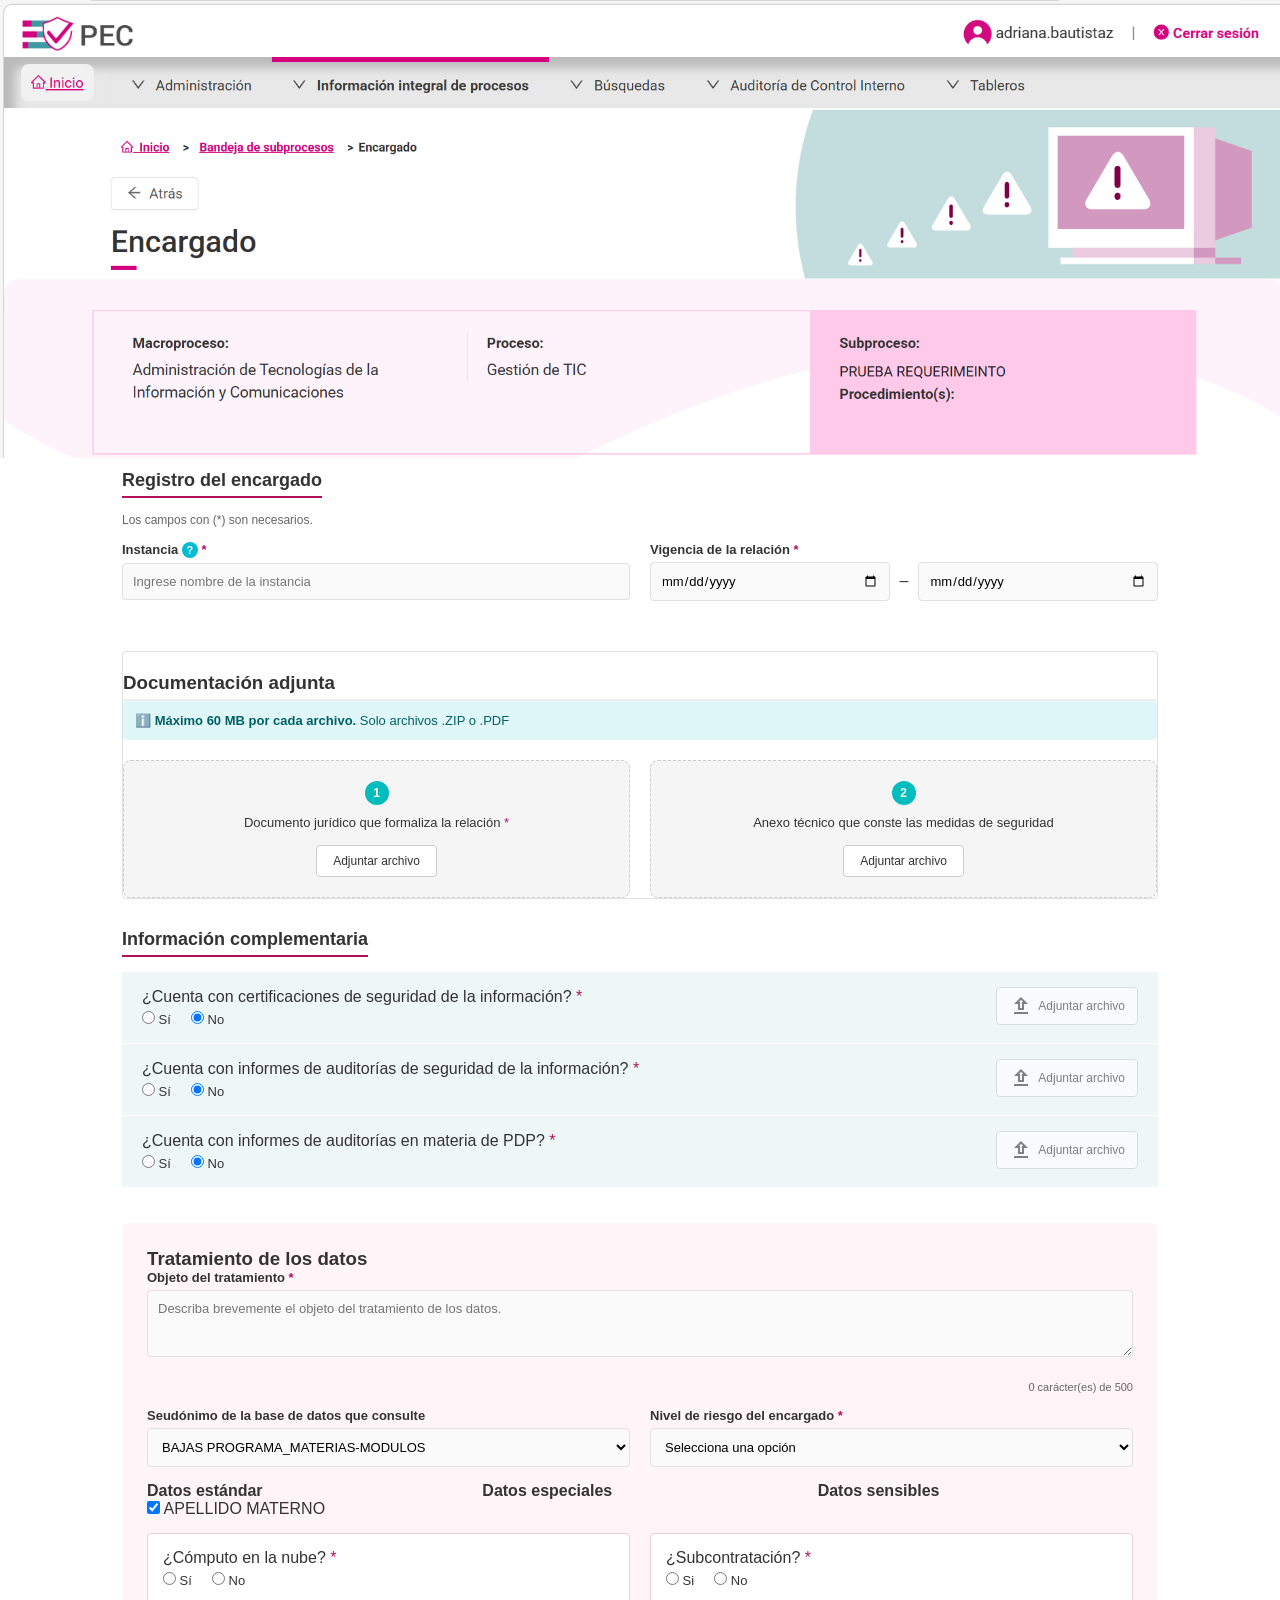
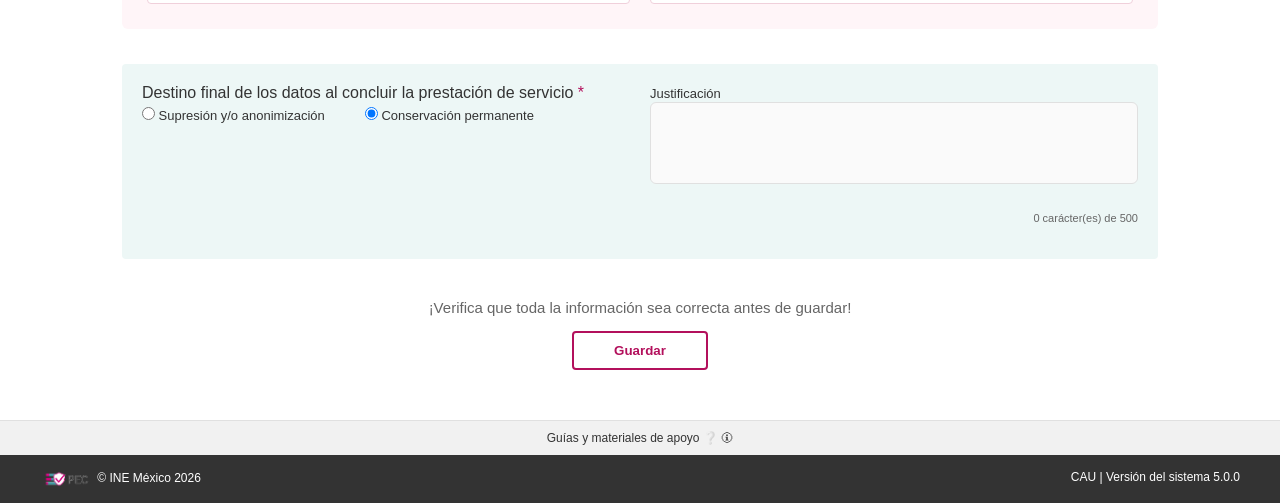
==== PEC/index.html @ a7ab027f "Add files via upload" ====
<!DOCTYPE html>
<html lang="es">
<head>
    <meta charset="UTF-8">
    <meta name="viewport" content="width=device-width, initial-scale=1.0">
    <title>PEC - Registro de Encargado</title>
    <link rel="stylesheet" href="css/index.css">
    <link href="https://fonts.googleapis.com/icon?family=Material+Icons+Outlined" rel="stylesheet">
</head>
<body>

    <!-- ========== header ========== -->
<header class="navbar">
    <img src="menuINDEX.png" alt="Menú superior PEC" style="width:100%;">
</header>

    <main class="container">


        <section class="form-section">
            <h2>Registro del encargado</h2>
            <p class="section-subtitle">Los campos con (*) son necesarios.</p>

            <div class="grid-2">
                <div class="form-group">
                    <label class="required">Instancia <span class="help-icon">?</span></label>
                    <input type="text" id="inputInstancia" placeholder="Ingrese nombre de la instancia">
                </div>
                <div class="form-group">
                    <label class="required">Vigencia de la relación</label>
                    <div class="date-range">
                        <input type="date" id="inputFechaIni">
                        <span>–</span>
                        <input type="date" id="inputFechaFin">
                    </div>
                </div>
            </div>
        </section>

        <section class="collapsible-section">
        <h3 class="modal-subtitle">Documentación adjunta</h3>

<div class="doc-wrapper">

    <div class="alert-info">
        ℹ️ <strong>Máximo 60 MB por cada archivo.</strong> Solo archivos .ZIP o .PDF
    </div>

    <div class="grid-2">
        <div class="doc-card">
            <div class="card-number">1</div>
            <p class="required font-sm">Documento jurídico que formaliza la relación</p>

            <label class="btn-upload">
                Adjuntar archivo
                <input type="file" style="display:none">
            </label>
        </div>

        <div class="doc-card">
            <div class="card-number">2</div>
            <p class="font-sm">Anexo técnico que conste las medidas de seguridad</p>

            <label class="btn-upload">
                Adjuntar archivo
                <input type="file" style="display:none">
            </label>
        </div>
    </div>

</div>    
        
        </section>

        <section class="form-section">
            <h2>Información complementaria</h2>
            
            <div class="row-question">
                <div class="question-text">
                    <p class="required">¿Cuenta con certificaciones de seguridad de la información?</p>
                    <div class="radio-group">
                        <label><input type="radio" name="cert_seguridad" value="Sí"> Sí</label>
                        <label><input type="radio" name="cert_seguridad" value="No" checked> No</label>
                    </div>
                </div>
                <div>
                    <label class="btn-upload-sm" id="btnFileCert">
                        <span class="material-icons-outlined">upload</span> Adjuntar archivo
                        <input type="file" id="fileCert" accept=".pdf,.zip" style="display:none" disabled>
                    </label>
                    <p class="file-name" id="fileNameCert" style="font-size:11px;color:#b3105c;margin-top:3px;"></p>
                </div>
            </div>

            <div class="row-question">
                <div class="question-text">
                    <p class="required">¿Cuenta con informes de auditorías de seguridad de la información?</p>
                    <div class="radio-group">
                        <label><input type="radio" name="aud_seguridad" value="Sí"> Sí</label>
                        <label><input type="radio" name="aud_seguridad" value="No" checked> No</label>
                    </div>
                </div>
                <div>
                    <label class="btn-upload-sm" id="btnFileAud">
                        <span class="material-icons-outlined">upload</span> Adjuntar archivo
                        <input type="file" id="fileAud" accept=".pdf,.zip" style="display:none" disabled>
                    </label>
                    <p class="file-name" id="fileNameAud" style="font-size:11px;color:#b3105c;margin-top:3px;"></p>
                </div>
            </div>

            <div class="row-question">
                <div class="question-text">
                    <p class="required">¿Cuenta con informes de auditorías en materia de PDP?</p>
                    <div class="radio-group">
                        <label><input type="radio" name="aud_pdp" value="Sí"> Sí</label>
                        <label><input type="radio" name="aud_pdp" value="No" checked> No</label>
                    </div>
                </div>
                <div>
                    <label class="btn-upload-sm" id="btnFilePdp">
                        <span class="material-icons-outlined">upload</span> Adjuntar archivo
                        <input type="file" id="filePdp" accept=".pdf,.zip" style="display:none" disabled>
                    </label>
                    <p class="file-name" id="fileNamePdp" style="font-size:11px;color:#b3105c;margin-top:3px;"></p>
                </div>
            </div>
        </section>

        <section class="form-section container-pink">
            <h3 class="section-title-line">Tratamiento de los datos</h3>
            
<div class="form-group full-width">
    <label class="required">Objeto del tratamiento</label>
    <textarea rows="3" id="txtObjeto" placeholder="Describa brevemente el objeto del tratamiento de los datos."></textarea>
    <div class="char-count-wrapper">
        <span class="char-count">0 carácter(es) de 500</span>
    </div>
</div>
            <div class="grid-2">
                <div class="form-group">
                    <label>Seudónimo de la base de datos que consulte</label>
                    <select id="selectSeudonimo">
                        <option>BAJAS PROGRAMA_MATERIAS-MODULOS</option>
                        <option>BASE DE COMENTARIOS WEB</option>

                    </select>
                </div>
                <div class="form-group">
                    <label class="required">Nivel de riesgo del encargado</label>
                    <select id="selectRiesgo">
                        <option value="">Selecciona una opción</option>
                        <option value="No identificado">No identificado</option>
                        <option value="Bajo">Bajo</option>
                        <option value="Moderado">Moderado</option>
                        <option value="Alto">Alto</option>
                        <option value="Muy alto">Muy alto</option>
                    </select>
                </div>
            </div>

<div class="data-columns-grid" style="display: flex; flex-direction: row; justify-content: space-between; gap: 20px;">
    <div class="data-col" style="flex: 1;">
        <h4>Datos estándar</h4>
        <label class="checkbox-label">
            <input type="checkbox" class="chk-estandar" value="APELLIDO MATERNO"> APELLIDO MATERNO
        </label>
    </div>
    
    <div class="data-col" style="flex: 1;">
        <h4>Datos especiales</h4>
        <label class="checkbox-label">
            <input type="checkbox" class="chk-especial" value="ACTOR"> ACTOR
        </label>
    </div>
    
    <div class="data-col" style="flex: 1;">
        <h4>Datos sensibles</h4>
        <label class="checkbox-label">
            <input type="checkbox" class="chk-sensible" value="ADSCRIPCIÓN DEL RECURRENTE"> ADSCRIPCIÓN DEL RECURRENTE
        </label>
    </div>
</div>



            <div class="grid-2 mt-2">
                <div class="sub-card-white">
                    <p class="required">¿Cómputo en la nube?</p>
                    <div class="radio-group">
                        <label><input type="radio" name="nube" value="Sí"> Sí</label>
                        <label><input type="radio" name="nube" value="No"> No</label>
                    </div>
                </div>
                <div class="sub-card-white">
                    <p class="required">¿Subcontratación?</p>
                    <div class="radio-group">
                        <label><input type="radio" name="subcon" value="Si"> Si</label>
                        <label><input type="radio" name="subcon" value="No"> No</label>
                    </div>
                </div>
            </div>
        </section>

        <section class="form-section container-blue-light mt-2">
            <div class="grid-2">
                <div>
                    <p class="required">Destino final de los datos al concluir la prestación de servicio</p>
                    <div class="radio-group mt-1">
                        <label><input type="radio" name="destino_datos" value="Supresión y/o anonimización"> Supresión y/o anonimización</label>
                        <br>
                        <label><input type="radio" name="destino_datos" value="Conservación permanente" checked> Conservación permanente</label>
                    </div>
                </div>

                <div class="form-group justificacion-box" id="containerJustificacion">
                    <label>Justificación</label>
                    
                    <textarea rows="4" id="txtJustificacion"></textarea>
                    
                    <div class="char-count-wrapper">
                        <span class="char-count">0 carácter(es) de 500</span>
                    </div>
                </div>


                <!-- Nuevo contenedor para archivo -->
                <div class="form-group" id="containerArchivoDestino" style="display:none;">

                    <label class="btn-upload">
                        <span class="material-icons-outlined">upload</span> Adjuntar archivo
                        <input type="file" id="fileDestino" accept=".pdf,.zip" style="display:none">
                    </label>
                    <p id="fileNameDestino" style="font-size:11px;color:#b3105c;margin-top:5px;"></p>
                </div>







            </div>

        </section>

        <div class="action-zone">
            <p>¡Verifica que toda la información sea correcta antes de guardar!</p>
            <button class="btn-save" id="btnGuardar">Guardar</button>
        </div>

    </main>

    <footer class="main-footer">
        <div class="footer-top">
            <span>Guías y materiales de apoyo ❔ 🛈</span>
        </div>
        <div class="footer-bottom">
            <div><img src="PEC.png" alt="INE" style="height:18px;vertical-align:middle;"> © INE México 2026</div>
            <div>CAU | Versión del sistema 5.0.0</div>
        </div>
    </footer>




<script>
    // ============ CONTROL DE SECCIONES COLAPSABLES ============
    document.querySelectorAll('.collapsible-header').forEach(header => {
        header.addEventListener('click', () => {
            const content = header.nextElementSibling;
            const icon = header.querySelector('.toggle-icon');
            
            if (content.style.display === 'none' || !content.style.display) {
                content.style.display = 'block';
                if (icon) icon.textContent = 'expand_less';
            } else {
                content.style.display = 'none';
                if (icon) icon.textContent = 'expand_more';
            }
        });
    });

    // ============ DETALLE 4: REACCIÓN DINÁMICA DE LOS CHECKBOXES SEGÚN EL SEUDÓNIMO ============
    document.addEventListener('DOMContentLoaded', function() {
        const selectSeudonimo = document.getElementById('selectSeudonimo');
        
        // Localizamos con precisión las etiquetas <label> que envuelven los checkboxes de las otras dos columnas
        const labelActor = document.querySelector('input[value="ACTOR"]')?.parentElement;
        const labelAdscripcion = document.querySelector('input[value="ADSCRIPCIÓN DEL RECURRENTE"]')?.parentElement;

function alternarVisibilidadCasillas() {
            if (!selectSeudonimo) return;

            // Evaluamos la opción seleccionada (Inicia con BAJAS)
            if (selectSeudonimo.value.startsWith("BAJAS")) {
                // 1. Ocultar los puros cuadros de selección de forma limpia sin deformar las columnas
                if (labelActor) labelActor.style.visibility = 'hidden';
                if (labelAdscripcion) labelAdscripcion.style.visibility = 'hidden';

                // 2. Limpiar cualquier selección previa de las columnas ocultas por seguridad
                document.querySelectorAll('.chk-especial, .chk-sensible').forEach(cb => cb.checked = false);

                // 3. Forzar el marcado automático de la casilla "APELLIDO MATERNO"
                const cbMaterno = document.querySelector('.chk-estandar[value="APELLIDO MATERNO"]');
                if (cbMaterno) cbMaterno.checked = true;

            } else {
                // Si regresa a "BASE DE COMENTARIOS WEB", vuelven a ser perfectamente visibles
                if (labelActor) labelActor.style.visibility = 'visible';
                if (labelAdscripcion) labelAdscripcion.style.visibility = 'visible';
            }
        }

        if (selectSeudonimo) {
            // Escuchar el cambio en tiempo real cuando el usuario use el selector
            selectSeudonimo.addEventListener('change', alternarVisibilidadCasillas);
            // Ejecutar una vez al inicio para validar el estado por defecto de la página
            alternarVisibilidadCasillas();
        }
    });

// ============ CONTROL DE APERTURA, CIERRE Y GUARDADO DEL MODAL SUBCONTRATACIÓN ============
    document.addEventListener('DOMContentLoaded', function() {
        const modal = document.getElementById('modalSubcontratacion');
        const btnCerrar = document.getElementById('btnCerrarModal');
        
        // Buscamos el botón de "Guardar" que está DENTRO del modal (es el botón primario de las acciones del modal)
        const btnGuardarInterno = modal ? modal.querySelector('.modal-actions .btn-primary, .modal-actions button:not(.btn-cancel)') : null;

        // Contenedores del Destino Final DENTRO del Modal
        const contArchivoModal = document.getElementById('containerArchivoModal');
        const contJustificacionModal = document.getElementById('containerJustificacionModal');

        // 1. Escuchar los clicks a nivel global para abrir o alternar opciones
        document.body.addEventListener('change', function(e) {
            // A) DETECTAR APERTURA DEL MODAL GENERAL (Botón Sí)
            if (e.target && e.target.name === 'subcon') {
                if (e.target.value === 'Si' || e.target.value === 'Sí') {
                    if (modal) {
                        modal.style.display = 'flex';
                        actualizarDestinoModal();
                    }
                }
            }

            // B) DETECTAR CAMBIOS EN EL DESTINO FINAL DENTRO DEL MODAL (Supresión vs Conservación)
            if (e.target && e.target.name === 'destino_modal') {
                actualizarDestinoModal();
            }
        });

        // 2. Función interna para alternar entre "Adjuntar Archivo" y "Justificación" dentro del Modal
        function actualizarDestinoModal() {
            const seleccionado = document.querySelector('input[name="destino_modal"]:checked')?.value;

            if (seleccionado === 'Supresión y/o anonimización') {
                if (contArchivoModal) contArchivoModal.style.display = 'block';
                if (contJustificacionModal) contJustificacionModal.style.display = 'none';
            } else {
                if (contArchivoModal) contArchivoModal.style.display = 'none';
                if (contJustificacionModal) contJustificacionModal.style.display = 'block';
            }
        }

        // 3. ACCIÓN: Al darle clic al botón "Guardar" de ADENTRO de la ventana emergente
        if (btnGuardarInterno) {
            btnGuardarInterno.addEventListener('click', function(e) {
                e.preventDefault();
                // Simplemente ocultamos la ventana emergente para que el usuario pueda seguir con el formulario principal
                if (modal) modal.style.display = 'none';
                alert("Datos de subcontratación guardados temporalmente en el formulario.");
            });
        }

        // 4. ACCIÓN: Evento para cerrar si el usuario da clic en Cancelar/Regresar
        if (btnCerrar) {
            btnCerrar.addEventListener('click', function (e) {
                e.preventDefault(); 
                if (modal) modal.style.display = 'none';
                
                // Buscamos y remarcamos la opción "No" automáticamente al cancelar
                const radioNo = document.querySelector('input[name="subcon"][value="No"]');
                if (radioNo) radioNo.checked = true;
            });
        }
    });


// ============ DETALLE 5: ALTERNAR ENTRE JUSTIFICACIÓN Y ARCHIVO EN DESTINO FINAL ============
document.addEventListener('DOMContentLoaded', function() {
    const radiosDestino = document.querySelectorAll('input[name="destino_datos"]');
    const containerJustificacion = document.getElementById('containerJustificacion');
    const containerArchivoDestino = document.getElementById('containerArchivoDestino');

    function actualizarDestinoFinal() {
        // Buscamos cuál radio está seleccionado actualmente
        const seleccionado = document.querySelector('input[name="destino_datos"]:checked')?.value;

        if (seleccionado === 'Supresión y/o anonimización') {
            // Mostrar botón de archivo y ocultar la caja de justificación
            if (containerArchivoDestino) containerArchivoDestino.style.display = 'block';
            if (containerJustificacion) containerJustificacion.style.display = 'none';
        } else {
            // Conservación permanente (u otra opción): Mostrar justificación y ocultar archivo
            if (containerArchivoDestino) containerArchivoDestino.style.display = 'none';
            if (containerJustificacion) containerJustificacion.style.display = 'block';
        }
    }

    // Escuchar el cambio en vivo cuando el usuario de clic en los radio buttons
    radiosDestino.forEach(radio => {
        radio.addEventListener('change', actualizarDestinoFinal);
    });

    // También necesitamos enlazar el feedback del nombre del archivo subido en esta sección
    const fileDestino = document.getElementById('fileDestino');
    const fileNameDestino = document.getElementById('fileNameDestino');
    if (fileDestino && fileNameDestino) {
        fileDestino.addEventListener('change', function() {
            if (this.files && this.files.length > 0) {
                fileNameDestino.textContent = this.files[0].name;
            } else {
                fileNameDestino.textContent = 'Documento_Supresion_Oficial.pdf';
            }
        });
    }

    // Ejecutar una vez al cargar la página para reflejar el estado inicial (Conservación permanente)
    actualizarDestinoFinal();
});

    // ============ ENLAZAR SUBIDA DE ARCHIVOS FICTICIOS (FEEDBACK DE NOMBRE) ============
    function bindFileFeedback(inputId, textId, defaultName) {
        const input = document.getElementById(inputId);
        const txt = document.getElementById(textId);
        if(input && txt) {
            input.addEventListener('change', function() {
                if(this.files && this.files.length > 0) {
                    txt.textContent = this.files[0].name;
                } else {
                    txt.textContent = defaultName;
                }
            });
        }
    }
    bindFileFeedback('fileDestinoModal', 'fileNameDestinoModal', 'Documento_Supresion_Subcontratista.pdf');

    // ============ CONTEO DE CARACTERES EN TEXTAREAS ============
    document.querySelectorAll('textarea').forEach(textarea => {
        textarea.addEventListener('input', function() {
            const wrapper = this.nextElementSibling;
            if (wrapper && wrapper.classList.contains('char-count-wrapper')) {
                const counter = wrapper.querySelector('.char-count');
                if (counter) {
                    counter.textContent = this.value.length + ' carácter(es) de 500';
                }
            }
        });
    });

 



    // ============ BOTÓN GUARDAR (RECOLECTOR DE DATOS CON OBJETO) - CORREGIDO ============
   const btnGuardar = document.getElementById('btnGuardar');
   if (btnGuardar) {
        btnGuardar.addEventListener('click', function() {
            function getRadioVal(name) {
                var el = document.querySelector('input[name="' + name + '"]:checked');
                return el ? el.value : 'No';
            }

            var instancia = document.getElementById('inputInstancia').value || 'Nombre de Instancia';
            var fechaIniRaw = document.getElementById('inputFechaIni').value;
            var fechaFinRaw = document.getElementById('inputFechaFin').value;

            function formatDate(d) {
                if (!d) return '27/05/2026';
                var parts = d.split('-');
                return parts[2] + '/' + parts[1] + '/' + parts[0];
            }

            // Mapeo de casillas de verificación (Checkbox arrays)
            var datosEstandar = [];
            document.querySelectorAll('.chk-estandar:checked').forEach(cb => datosEstandar.push(cb.value));
            var datosEspeciales = [];
            document.querySelectorAll('.chk-especial:checked').forEach(cb => datosEspeciales.push(cb.value));
            var datosSensibles = [];
            document.querySelectorAll('.chk-sensible:checked').forEach(cb => datosSensibles.push(cb.value));

            // Captura de datos del Modal Interno de Subcontratación
            var modalSub = document.getElementById('modalSubcontratacion');
            var subconInstancia = 'No especificada';
            var subconVigencia = 'No definida';
            var subconObjeto = 'No especificado';
            var subconDestino = getRadioVal('destino_modal');
            var subconJustificacion = '';
            var subconArchivoFicticio = null;

            if (modalSub) {
                var txtInst = modalSub.querySelector('input[placeholder*="instancia"]') || modalSub.querySelector('input[type="text"]');
                if (txtInst) subconInstancia = txtInst.value;

                var dates = modalSub.querySelectorAll('input[type="date"]');
                if (dates.length >= 2 && dates[0].value && dates[1].value) {
                    subconVigencia = formatDate(dates[0].value) + ' a ' + formatDate(dates[1].value);
                }

                var textareas = modalSub.querySelectorAll('textarea');
                if (textareas.length > 0) subconObjeto = textareas[0].value;
                
                if (subconDestino === 'Supresión y/o anonimización') {
                    var fInput = document.getElementById('fileDestinoModal');
                    subconArchivoFicticio = (fInput && fInput.files.length > 0) ? fInput.files[0].name : 'Documento_Supresion_Subcontratista.pdf';
                } else {
                    var txtJustModal = document.getElementById('txtJustificacionModal');
                    if (txtJustModal) subconJustificacion = txtJustModal.value;
                }
            }

            // --- CORRECCIÓN AQUÍ: Capturar archivo del Formulario Normal (Exterior) ---
            var destinoFinalTipo = getRadioVal('destino_datos');
            var destinoFinalJustificacion = document.getElementById('txtJustificacion') ? document.getElementById('txtJustificacion').value : '';
            var destinoFinalArchivo = null;

            if (destinoFinalTipo === 'Supresión y/o anonimización') {
                var fileNormal = document.getElementById('fileDestino');
                destinoFinalArchivo = (fileNormal && fileNormal.files.length > 0) ? fileNormal.files[0].name : 'Documento_Supresion_Oficial.pdf';
            }

            // Armado final del objeto JSON estructurado
            var data = {
                encargados: [
                    { 
                        instancia: instancia, 
                        vigenciaInicio: formatDate(fechaIniRaw), 
                        vigenciaFin: formatDate(fechaFinRaw), 
                        docJuridica: 'Documento_Formalizado.pdf', 
                        anexoTecnico: 'Anexo_Seguridad_Firmado.pdf' 
                    }
                ],
                complementaria: {
                    certSeguridad: { respuesta: getRadioVal('cert_seguridad'), archivo: getRadioVal('cert_seguridad') === 'Sí' || getRadioVal('cert_seguridad') === 'Si' ? 'Certificacion_Info.pdf' : null },
                    audSeguridad:  { respuesta: getRadioVal('aud_seguridad'), archivo: getRadioVal('aud_seguridad') === 'Sí' || getRadioVal('aud_seguridad') === 'Si' ? 'Auditoria_Seguridad.pdf' : null },
                    audPdp:        { respuesta: getRadioVal('aud_pdp'), archivo: getRadioVal('aud_pdp') === 'Sí' || getRadioVal('aud_pdp') === 'Si' ? 'Auditoria_PDP.pdf' : null }
                },
                tratamiento: {
                    objeto: document.getElementById('txtObjeto') ? document.getElementById('txtObjeto').value : 'Sin objeto especificado.',
                    seudonimo: document.getElementById('selectSeudonimo') ? document.getElementById('selectSeudonimo').value : 'No especificado',
                    nivelRiesgo: document.getElementById('selectRiesgo').value || 'Alto',
                    datosEstandar: datosEstandar,
                    datosEspeciales: datosEspeciales,
                    datosSensibles: datosSensibles,
                    computoNube: getRadioVal('nube'),
                    subcontratacion: getRadioVal('subcon'),
                    subcontratacionDetalle: {
                        instancia: subconInstancia,
                        vigencia: subconVigencia,
                        objeto: subconObjeto,
                        destino: subconDestino,
                        justificacion: subconJustificacion,
                        archivo: subconArchivoFicticio
                    }
                },
                // ACTUALIZADO CON LAS VARIABLES EXTERIORES CORRECTAS
                destino: {
                    tipo: destinoFinalTipo,
                    justificacion: destinoFinalJustificacion,
                    archivo: destinoFinalArchivo
                }
            };

            localStorage.setItem('pecEncargadoData', JSON.stringify(data));
            window.location.href = 'resultados.html';
        });
    }






    
</script>


   




<div id="modalSubcontratacion" class="modal-overlay" style="display:none;">
    <div class="modal-content">
        <div class="modal-header">
            Subcontratación
        </div>

        <div class="modal-body">
            <div class="grid-2">
                <div class="form-group">
                    <label class="required">Instancia</label>
                    <input type="text" placeholder="Ingrese nombre de la instancia">
                </div>

                <div class="form-group">
                    <label class="required">Vigencia de la relación</label>
                    <div class="date-range">
                        <input type="date">
                        <span>–</span>
                        <input type="date">
                    </div>
                </div>
            </div>

            <h3 class="modal-subtitle">Documentación adjunta</h3>
            <div class="grid-2 mt-1">
                <div class="doc-card">
                    <div class="card-number">1</div>
                    <p class="required font-sm">Documento jurídico que formaliza la relación</p>
                    <label class="btn-upload">
                        Adjuntar archivo
                        <input type="file" accept=".pdf,.zip" style="display:none">
                    </label>
                </div>

                <div class="doc-card">
                    <div class="card-number">2</div>
                    <p class="font-sm">Anexo técnico que conste las medidas de seguridad</p>
                    <label class="btn-upload">
                        Adjuntar archivo
                        <input type="file" accept=".pdf,.zip" style="display:none">
                    </label>
                </div>
            </div>

            <h3 class="modal-subtitle">Tratamiento de los datos</h3>
            
            <div class="form-group mt-1">
                <label class="required">Objeto del tratamiento</label>
                <textarea rows="3"></textarea>
                <span class="char-count">0 carácter(es) de 500</span>
            </div>

            <div class="data-types-section">
                <div class="grid-3 font-sm font-bold">
                    <div>Datos estándar</div>
                    <div>Datos especiales</div>
                    <div>Datos sensibles</div>
                </div>
            </div>

  
<div class="destino-final-modal-container mt-2">
    <p class="required font-bold" style="font-size: 13px; margin-bottom: 15px;">
        Destino final de los datos al concluir la prestación de servicio
    </p>

    <div style="display: flex; justify-content: space-between; align-items: center; width: 100%; flex-wrap: wrap; gap: 20px;">
        <div class="radio-group" style="margin: 0;">
            <label>
                <input type="radio" name="destino_modal" value="Supresión y/o anonimización" checked>
                Supresión y/o anonimización
            </label>
            <label>
                <input type="radio" name="destino_modal" value="Conservación permanente">
                Conservación permanente
            </label>
        </div>

        <div id="containerArchivoModal" style="display: block;">
            <div style="display: flex; gap: 8px; justify-content: flex-end; margin-bottom: 5px; color: #00bcd4;">
                <span class="material-icons-outlined" style="font-size: 20px;">description</span>
                <span class="material-icons-outlined" style="font-size: 20px;">picture_as_pdf</span>
            </div>
            <label class="btn-upload" style="margin: 0; padding: 6px 12px;">
                <span class="material-icons-outlined" style="font-size: 16px; vertical-align: middle;">upload</span> 
                Adjuntar archivo
                <input type="file" id="fileDestinoModal" accept=".pdf,.zip" style="display:none">
            </label>
            <p id="fileNameDestinoModal" style="font-size:11px; color:#b3105c; margin-top:3px; text-align: right;"></p>
        </div>

        <div class="form-group justificacion-box" id="containerJustificacionModal" style="display: none; flex: 1; min-width: 300px; margin: 0;">
            <label style="font-size: 13px;">Justificación</label>
            <textarea rows="2" id="txtJustificacionModal" style="width: 100%;"></textarea>
            <div class="char-count-wrapper" style="justify-content: flex-end; display: flex;">
                <span class="char-count" style="font-size: 11px;">0 carácter(es) de 500</span>
            </div>
        </div>
    </div>
</div>


            <div class="modal-actions">
                <button class="btn-cancel" id="btnCerrarModal">Cancelar</button>
                <button class="btn-save">Guardar</button>
            </div>
        </div>
    </div>
</div>



</body>
</html>
---- PEC/css/index.css ----
/* VARIABLES DE COLOR GENERALES */
:root {
    --primary-wine: #b3105c;
    --primary-pink: #fce4ec;
    --accent-pink: #f8bbd0;
    --bg-light: #f9f9f9;
    --bg-blue-light: #e3f2fd;
    --text-dark: #333333;
    --text-muted: #666666;
    --border-color: #e0e0e0;
}

* {
    box-sizing: border-box;
    margin: 0;
    padding: 0;
    font-family: 'Segoe UI', Tahoma, Geneva, Verdana, sans-serif;
}

body {
    background-color: #ffffff;
    color: var(--text-dark);
}


.header-title-section {
    display: flex;
    flex-direction: column;
    gap: 10px;
}


.btn-back {
    display: block;
}

.page-title {
    display: block;
    margin-top: 8px;
}



/* CONTENEDOR DE CONTENIDO */
.container {
    max-width: 1100px;
    margin: 8px auto 0;
    padding: 0 32px;
    flex: 1;
    width: 100%;
}

/* TARJETA INFORMATIVA ROSA (MACROPROCESO) */
.process-card {
    background-color: var(--primary-pink);
    border-left: 5px solid var(--primary-wine);
    padding: 20px;
    border-radius: 4px;
    margin-bottom: 30px;
}

.process-card label {
    font-size: 11px;
    text-transform: uppercase;
    color: var(--primary-wine);
    font-weight: bold;
    display: block;
}

.process-card p {
    font-size: 13px;
    margin-bottom: 10px;
    font-weight: 500;
}

/* ESTRUCTURA GRID */
.grid-3 {
    display: grid;
    grid-template-columns: repeat(3, 1fr);
    gap: 20px;
}

.grid-2 {
    display: grid;
    grid-template-columns: repeat(2, 1fr);
    gap: 20px;
}

/* ELEMENTOS DE FORMULARIO */
.form-section {
    margin-bottom: 35px;
}

.form-section h2 {
    color: #333;
    font-size: 18px;
    border-bottom: 2px solid var(--primary-wine);
    padding-bottom: 5px;
    display: inline-block;
    margin-bottom: 15px;
}

.section-subtitle {
    font-size: 12px;
    color: var(--text-muted);
    margin-bottom: 15px;
}

.form-group {
    display: flex;
    flex-direction: column;
    margin-bottom: 15px;
    position: relative;
}

.form-group label {
    font-size: 13px;
    font-weight: 600;
    margin-bottom: 5px;
}

.required::after {
    content: " *";
    color: var(--primary-wine);
}

.help-icon {
    background-color: #00bcd4;
    color: #fff;
    border-radius: 50%;
    width: 16px;
    height: 16px;
    display: inline-flex;
    justify-content: center;
    align-items: center;
    font-size: 11px;
    cursor: pointer;
}

input[type="text"], input[type="date"], select, textarea {
    padding: 10px;
    border: 1px solid var(--border-color);
    border-radius: 4px;
    font-size: 13px;
    background-color: #fafafa;
}

.date-range {
    display: flex;
    align-items: center;
    gap: 10px;
}

.date-range input {
    flex: 1;
}

/* SECCIONES DESPLEGABLES O BLOQUES DE DOCUMENTOS */
.collapsible-section {
    border: 1px solid var(--border-color);
    border-radius: 4px;
    margin-bottom: 30px;
    overflow: hidden;
}

.section-header {
    background-color: #00838f;
    color: white;
    padding: 12px 20px;
}

.section-content {
    padding: 20px;
}

.alert-info {
    background-color: #e0f7fa;
    color: #006064;
    padding: 12px;
    border-radius: 4px;
    font-size: 13px;
    margin-bottom: 20px;
}

/* TARJETAS DE ADJUNTAR ARCHIVO */
.cards-container {
    justify-content: center;
}

.doc-card {
    background-color: #f5f5f5;
    border-radius: 8px;
    padding: 20px;
    text-align: center;
    position: relative;
    border: 1px dashed #ccc;
}

.card-number {
    background-color: #00bcbc;
    color: white;
    width: 24px;
    height: 24px;
    border-radius: 50%;
    display: flex;
    justify-content: center;
    align-items: center;
    margin: 0 auto 10px auto;
    font-size: 12px;
    font-weight: bold;
}

.btn-upload {
    background-color: #ffffff;
    border: 1px solid #ccc;
    padding: 8px 16px;
    border-radius: 4px;
    cursor: pointer;
    margin-top: 15px;
    font-size: 12px;
    display: inline-flex;
    align-items: center;
    gap: 5px;
}

.btn-upload-sm {
    background-color: #fff;
    border: 1px solid #ccc;
    padding: 6px 12px;
    border-radius: 4px;
    font-size: 12px;
    cursor: pointer;
    display: inline-flex;
    align-items: center;
    gap: 5px;
    opacity: 0.6;
}

/* CONTENEDOR INTEGRADO PREGUNTAS (INFORMACIÓN COMPLEMENTARIA) */
.row-question {
    display: flex;
    justify-content: space-between;
    align-items: center;
    padding: 15px 20px;
    background-color: #eff7f6;
    border-bottom: 1px solid #fff;
}

.radio-group {
    margin-top: 5px;
    display: flex;
    gap: 20px;
    font-size: 13px;
}




/* CONTENEDOR ESPECIAL ROSA (TRATAMIENTO DE DATOS) */
.container-pink {
    background-color: #fff5f8;
    padding: 25px;
    border-radius: 6px;
}

.char-count {
    font-size: 11px;
    color: var(--text-muted);
    text-align: right;
    margin-top: 20px;
}

.data-types-section {
    border-top: 1px solid var(--accent-pink);
    margin-top: 20px;
    padding-top: 15px;
}

.sub-card-white {
    background-color: #ffffff;
    padding: 15px;
    border-radius: 4px;
    border: 1px solid #f0d0db;
}

/* CONTENEDOR FINAL AZUL */
.container-blue-light {
    background-color: #edf7f6;
    padding: 20px;
    border-radius: 4px;
}

/* ÁREA DE GUARDADO */
.action-zone {
    text-align: center;
    margin: 40px 0;
}

.action-zone p {
    font-size: 15px;
    color: #666;
    margin-bottom: 15px;
}

.btn-save {
    background-color: #ffffff;
    border: 2px solid var(--primary-wine);
    color: var(--primary-wine);
    padding: 10px 40px;
    font-weight: bold;
    border-radius: 4px;
    cursor: pointer;
    transition: all 0.3s ease;
}

.btn-save:hover {
    background-color: var(--primary-wine);
    color: #ffffff;
}

/* FOOTER */
.main-footer {
    margin-top: 50px;
    font-size: 12px;
}

.footer-top {
    background-color: #f1f1f1;
    text-align: center;
    padding: 10px;
    border-top: 1px solid #e0e0e0;
}

.footer-bottom {
    background-color: #333333;
    color: #ffffff;
    display: flex;
    justify-content: space-between;
    padding: 15px 40px;
}

/* UTILIDADES */
.mt-1 { margin-top: 5px; }
.mt-2 { margin-top: 15px; }
.font-sm { font-size: 13px; }
.font-bold { font-weight: bold; }



.justificacion-box {
    display: flex;
    flex-direction: column;
    width: 100%;
}

.justificacion-box label {
    margin-bottom: 8px;
    font-weight: 500;
}

.justificacion-box textarea {
    width: 100%;
    resize: none;
    border-radius: 6px;
    padding: 10px;
}

.char-count-wrapper {
    display: flex;
    justify-content: flex-end;
    margin-top: 4px;
    font-size: 12px;
    color: #555;
}


.modal-overlay {
    position: fixed;
    top: 0;
    left: 0;
    width: 100%;
    height: 100%;
    background: rgba(0,0,0,0.5);
    display: flex;
    justify-content: center;
    align-items: center;
    z-index: 999;
}

.modal-content {
    width: 80%;
    max-width: 900px;
    background: #fff;
    border-radius: 6px;
    overflow: hidden;
}

.modal-header {
    background: #d10b72;
    color: #fff;
    padding: 12px 20px;
    font-weight: bold;
}

.modal-body {
    padding: 20px;
}

.modal-subtitle {
    margin-top: 20px;
    border-bottom: 2px solid #eee;
    padding-bottom: 5px;
}

.modal-actions {
    display: flex;
    justify-content: center;
    gap: 15px;
    margin-top: 20px;
}

.btn-cancel {
    background: #eee;
    border: none;
    padding: 8px 16px;
    cursor: pointer;
}

.modal-content .doc-card {
    background: #f7f7f7;
    padding: 15px;
    border-radius: 8px;
}

/* Corrección de botones de acción en ventanas emergentes */
.modal-actions .btn-cancel {
    background-color: #ffffff;
    border: 1px solid #ccc;
    color: #333333;
    padding: 10px 30px;
    font-weight: bold;
    border-radius: 4px;
    cursor: pointer;
}

.modal-actions .btn-save {
    background-color: #d10b72; /* Color rosa magenta del header del modal */
    border: 2px solid #d10b72;
    color: #ffffff;
    padding: 10px 40px;
    font-weight: bold;
    border-radius: 4px;
    cursor: pointer;
    transition: all 0.3s ease;
}

.modal-actions .btn-save:hover {
    background-color: #b3105c;
    border-color: #b3105c;
}
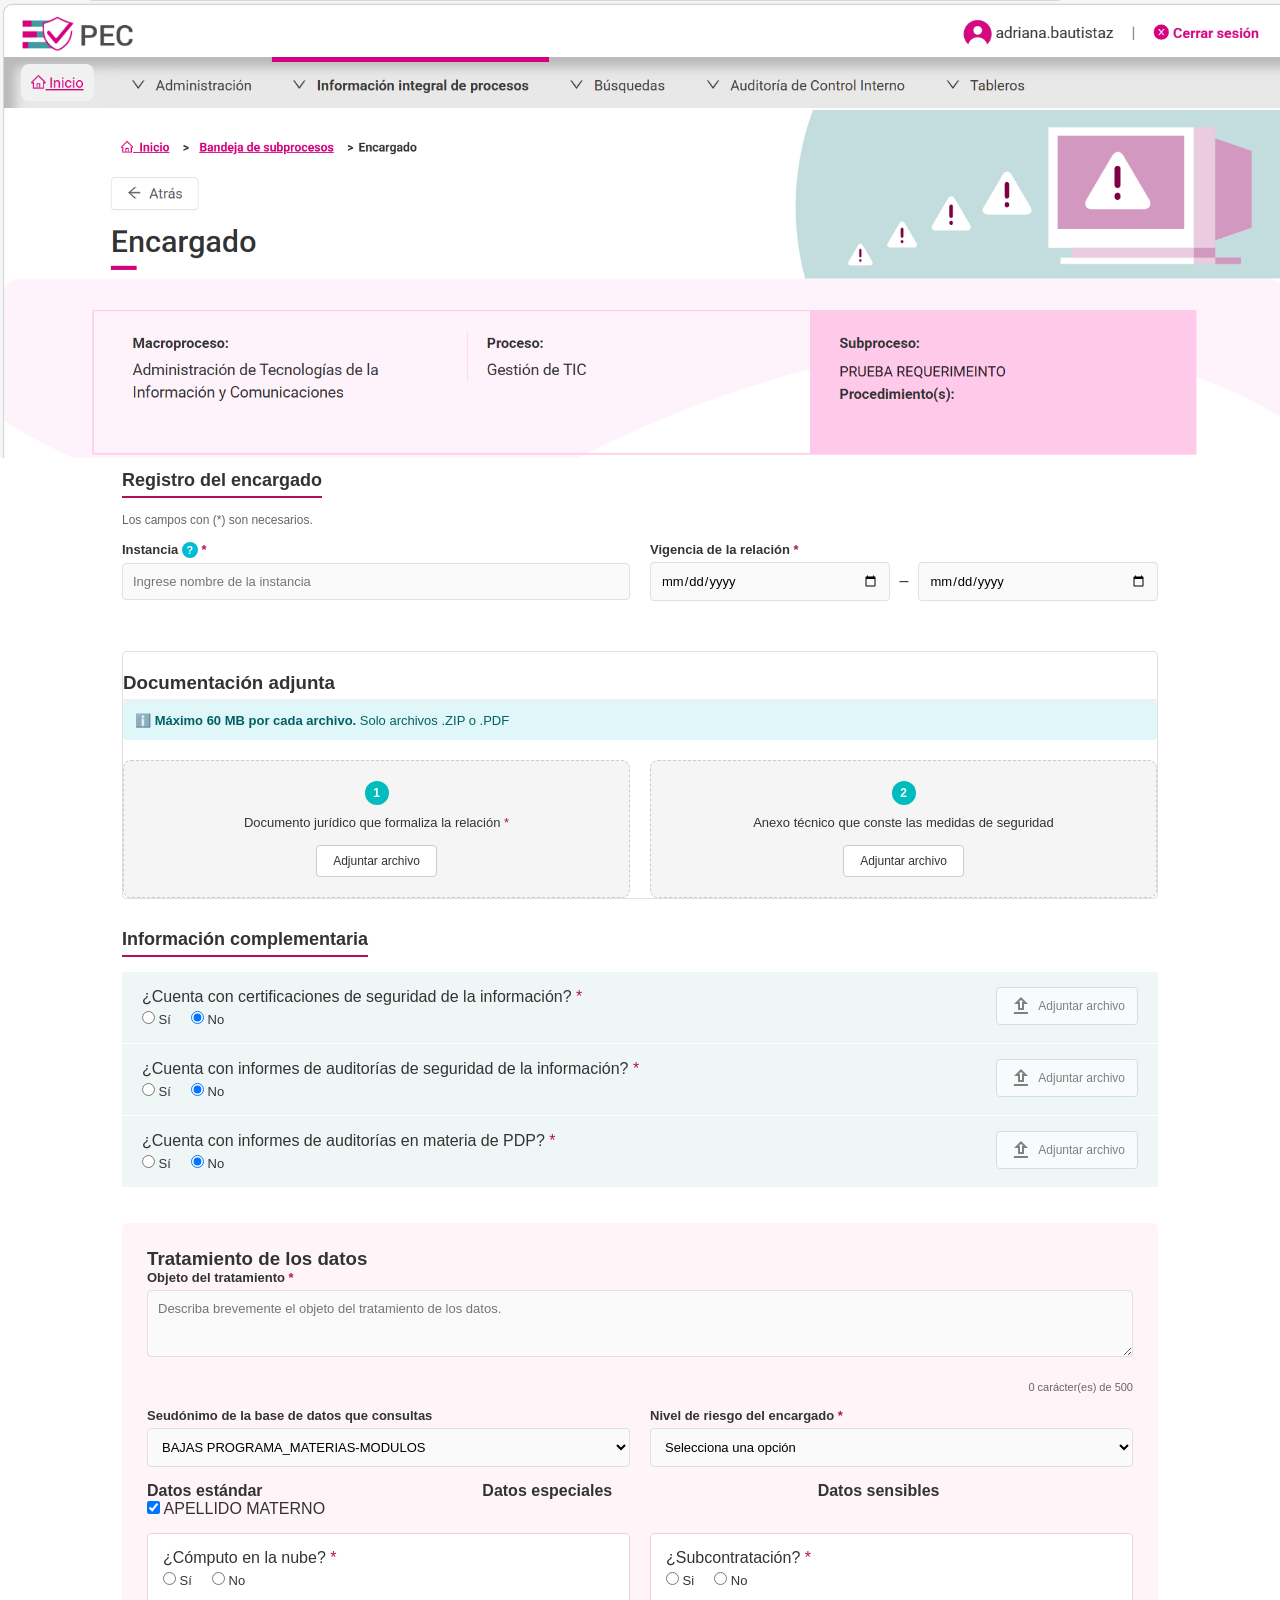
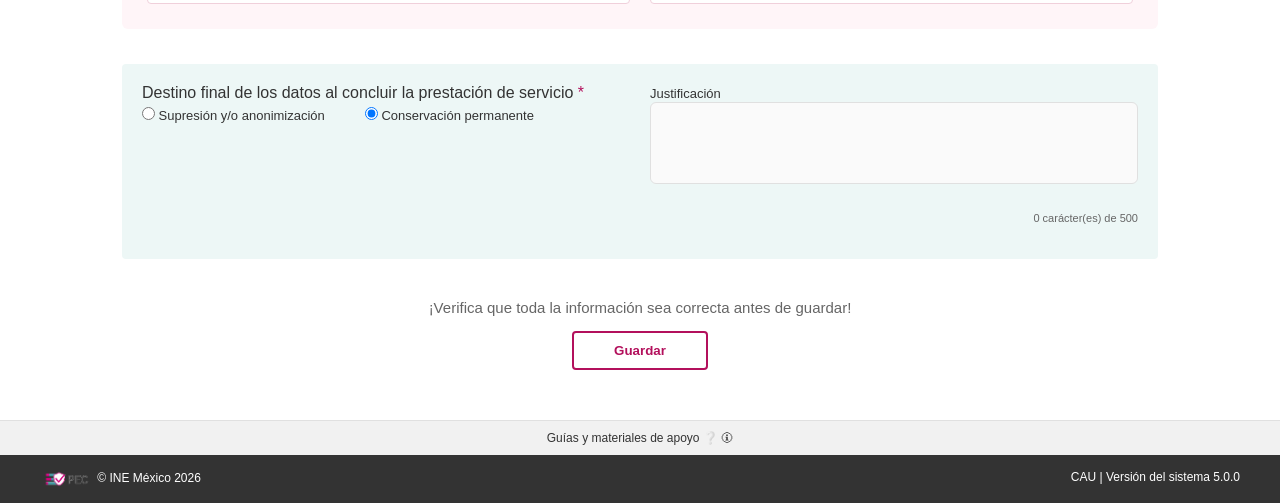
==== commit 58e69909: "index.html" ====
--- a/PEC/index.html
+++ b/PEC/index.html
@@ -139,7 +139,7 @@
 </div>
             <div class="grid-2">
                 <div class="form-group">
-                    <label>Seudónimo de la base de datos que consulte</label>
+                    <label>Seudónimo de la base de datos que consultas</label>
                     <select id="selectSeudonimo">
                         <option>BAJAS PROGRAMA_MATERIAS-MODULOS</option>
                         <option>BASE DE COMENTARIOS WEB</option>
@@ -704,4 +704,4 @@
 
 
 </body>
-</html>+</html>
